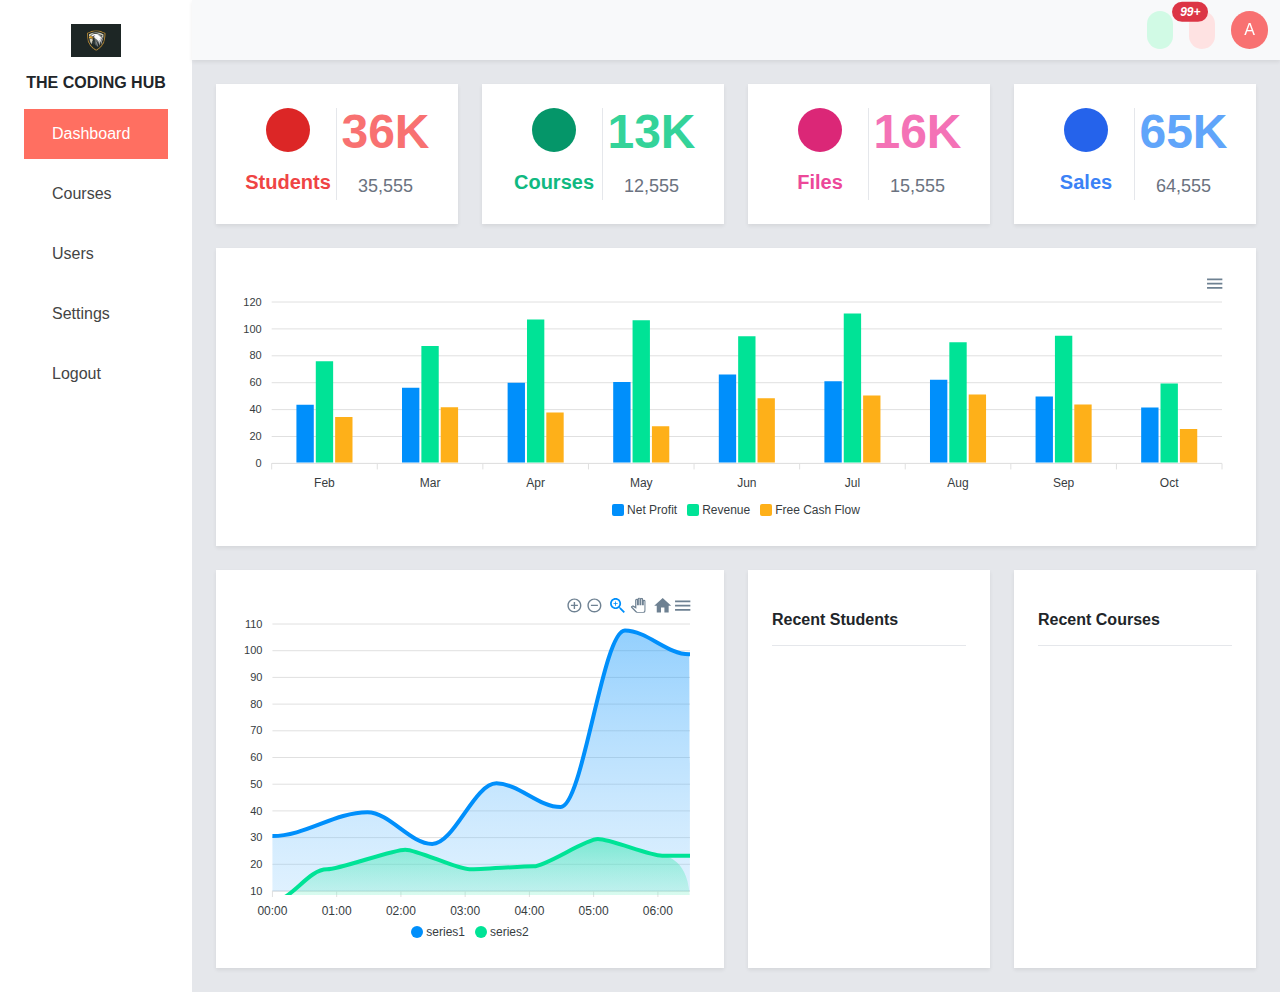
==== admin/index.html @ 4990a14d "CRUD" ====
<!DOCTYPE html>
<html lang="en">

<head>
    <meta charset="UTF-8">
    <meta name="viewport" content="width=device-width, initial-scale=1.0">
    <!-- start css file link -->
    <link rel="stylesheet" href="../assets/css/bootstrap.min.css">
    <link rel="stylesheet" href="../assets/css/animate.min.css">
    <link rel="stylesheet" href="css/index.css">
    <link rel="stylesheet" href="../assets/css/tailwind.min.css">
    <!-- end css file link -->
    <!-- start js file link -->
    <script src="../assets/js/bootstrap.bundle.min.js"></script>
    <script src="../assets/js/sweetalert.min.js"></script>
    <script src="../assets/js/apexcharts.js"></script>
    <!-- end js file link -->
    <link rel="stylesheet" href="https://cdnjs.cloudflare.com/ajax/libs/font-awesome/6.5.2/css/all.min.css"
        integrity="sha512-SnH5WK+bZxgPHs44uWIX+LLJAJ9/2PkPKZ5QiAj6Ta86w+fsb2TkcmfRyVX3pBnMFcV7oQPJkl9QevSCWr3W6A=="
        crossorigin="anonymous" referrerpolicy="no-referrer" />

    <title>Admin Panel</title>

</head>

<body>
    <div class="side-nav active p-4">
        <div class="d-flex flex-column justify-content-center align-items-center">
            <img src="../assets/images/logo.jpg" width="50" alt="">
            <h5 class="my-3 font-bold">THE CODING HUB</h5>
        </div>
        <ul>
            <li class="menu-items active" to="#/"><i class="fa fa-dashboard"></i>Dashboard</li>
            <li class="menu-items" to="#/courses"><i class="fa fa-video"></i>Courses</li>
            <li class="menu-items" to="#/users"><i class="fa fa-user"></i>Users</li>
            <li class="menu-items" to="#/settings"><i class="fa fa-gear"></i>Settings</li>
            <li class="menu-items" to="#/logout"><i class="fa fa-right-from-bracket"></i>Logout</li>
        </ul>
    </div>
    <div class="page-content active">
        <nav class="navbar sticky-top bg-light shadow-sm">
            <div class="container-fluid">
                <button class="btn toggler-btn">
                    <i class="fa fa-align-left"></i>
                </button>
                <div class="flex gap-3">
                    <button class="btn rounded-full bg-green-100 text-green-600">
                        <i class="fa-regular fa-envelope">
                        </i> </button>
                    <button class="btn rounded-full bg-red-100 text-red-600 position-relative">
                        <i class="fa-regular fa-bell">
                            <span
                                class="position-absolute top-0 start-0 translate-middle bg-danger badge rounded-pill">99+</span>
                        </i> </button>
                    <button class="btn rounded-full bg-red-400 text-white">
                        A
                    </button>
                </div>
            </div>
        </nav>
        <div class="page p-4">
            
        </div>
        <script src="js/index.js" type="module"></script>
</body>

</html>
---- admin/css/index.css ----
*{
    padding: 0;
    margin: 0;
    box-sizing: border-box;
    font-family: Arial, sans-serif;
}

.side-nav{
    width:0%;
    min-height: 100vh;
    background-color: #ffffff;
    position: fixed;
    top: 0;
    left: 0;
    transition: 0.3s ease;
    opacity: 0;
}
.side-nav.active{
    width: 15%;
    opacity: 1;
}

.page-content{
    width: 100%;
    min-height: 100vh;
    background-color: #e5e7eb;
    margin-left: 0%;
    transition: 0.3s ease;
}

.page-content .navbar{
    height: 60px !important;
}
.page-content.active{
    width: 85%;
    margin-left: 15%;

}

.btn{
    box-shadow: none !important;
}

.side-nav ul{
    list-style: none;
    padding: 0;
    margin: 0;
    display: flex;
    flex-direction: column;
    gap: 10px;

}

.side-nav ul li{
    display: flex;
    gap: 15px;
    align-items: center;
    padding: 13px 0 13px 13px;
    color: #444;
    cursor: pointer;
    transform: 0.1s ease;
}
.side-nav ul li.active{
   background-color:#ff6f61 ;
   color: white;
}
.side-nav ul li:hover{
   background-color:#ff6f61 ;
   color: #fff;
}

.dropdown-menu{
    min-width: 20px;
}


.page .not-found{
    text-align: center;
    background-color: white;
    padding:40px;
    border-radius: 8px;
    box-shadow: 0 4px 8px rgba(0,0,0,0.1);
    animation: flash;
    animation-duration: 1s;
}
.page .not-found h1{
    font-size: 96px;
    margin: 20px 0;
    color: #ff6f61;
}
.page .not-found p{
    font-size: 24px;
    margin: 20px 0;
    color: #333;
}
.page .not-found button{

    padding: 10px 20px;
    font-size: 18px;
    margin: 20px 0;
    color: #fff;
    background-color: #ff6f61;
    border: none;
    border-radius: 4px;
    cursor: pointer;
}
.page .not-found button:hover{

    padding: 10px 20px;
    font-size: 18px;
    margin: 20px 0;
    color: #fff;
    background-color: #ff6f61;
    border: none;
    border-radius: 4px;
    cursor: pointer;
}
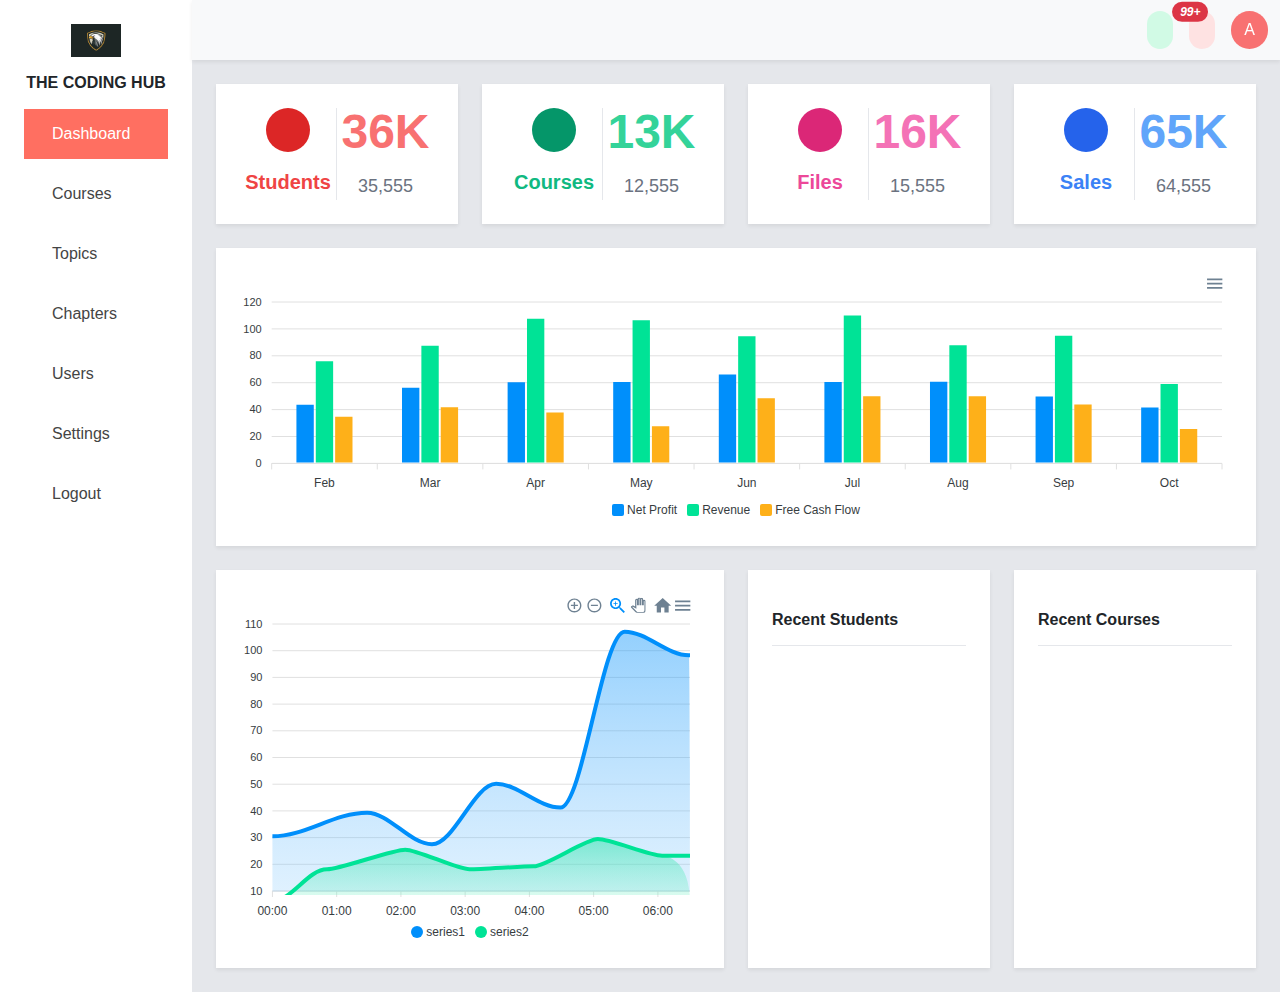
==== commit 991ca4c9: "topic-chapter" ====
--- a/admin/index.html
+++ b/admin/index.html
@@ -32,6 +32,8 @@
         <ul>
             <li class="menu-items active" to="#/"><i class="fa fa-dashboard"></i>Dashboard</li>
             <li class="menu-items" to="#/courses"><i class="fa fa-video"></i>Courses</li>
+            <li class="menu-items" to="#/topics"><i class="fa-solid fa-clapperboard"></i>Topics</li>
+            <li class="menu-items" to="#/chapters"><i class="fa-solid fa-film"></i></i>Chapters</li>
             <li class="menu-items" to="#/users"><i class="fa fa-user"></i>Users</li>
             <li class="menu-items" to="#/settings"><i class="fa fa-gear"></i>Settings</li>
             <li class="menu-items" to="#/logout"><i class="fa fa-right-from-bracket"></i>Logout</li>
@@ -59,7 +61,7 @@
             </div>
         </nav>
         <div class="page p-4">
-            
+           
         </div>
         <script src="js/index.js" type="module"></script>
 </body>
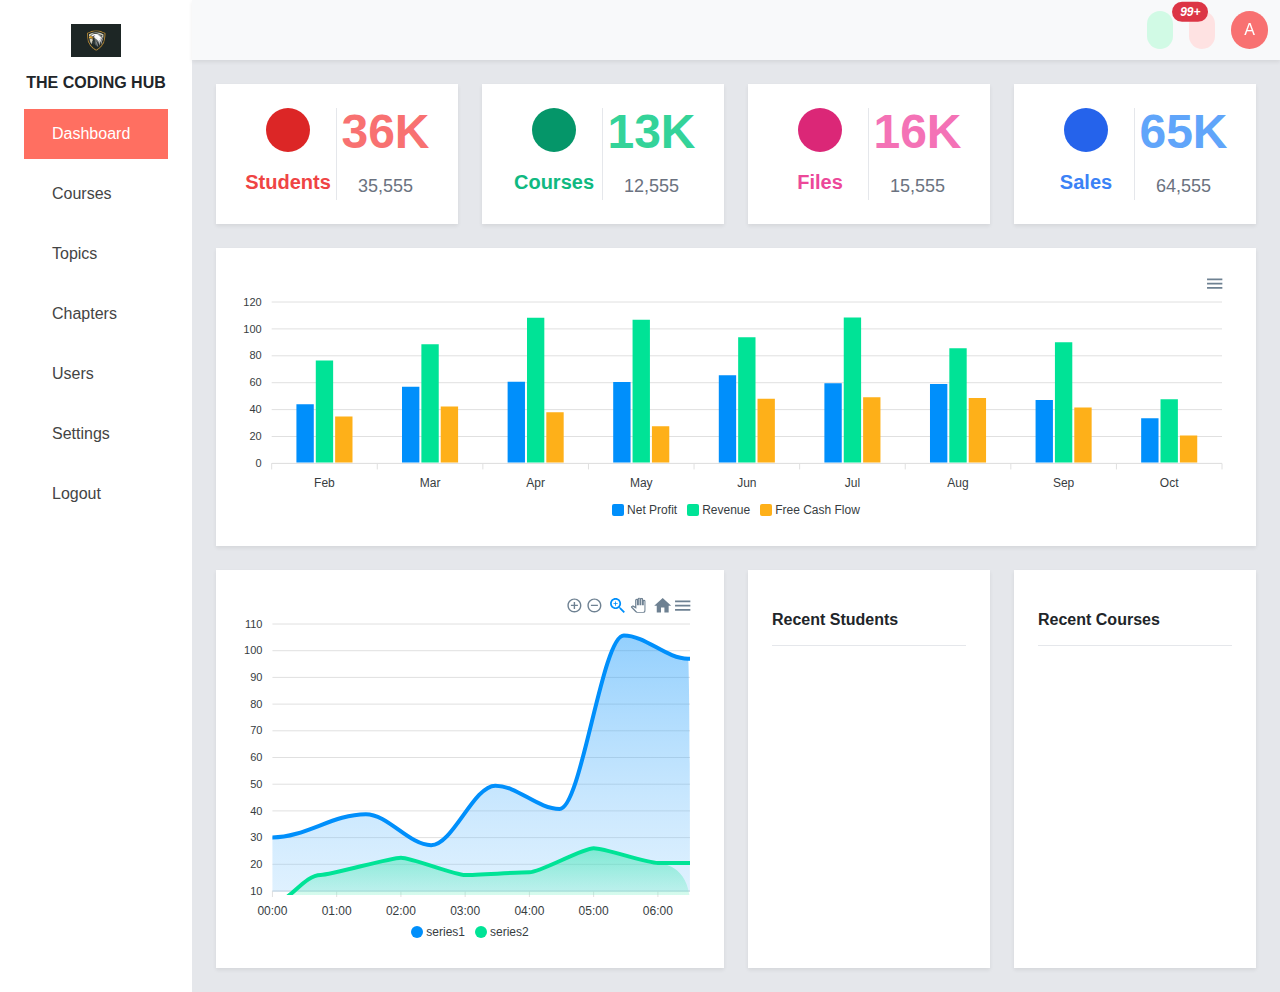
==== commit 9fbc0a46: "indexPage" ====
--- a/admin/index.html
+++ b/admin/index.html
@@ -61,7 +61,7 @@
             </div>
         </nav>
         <div class="page p-4">
-           
+            
         </div>
         <script src="js/index.js" type="module"></script>
 </body>
